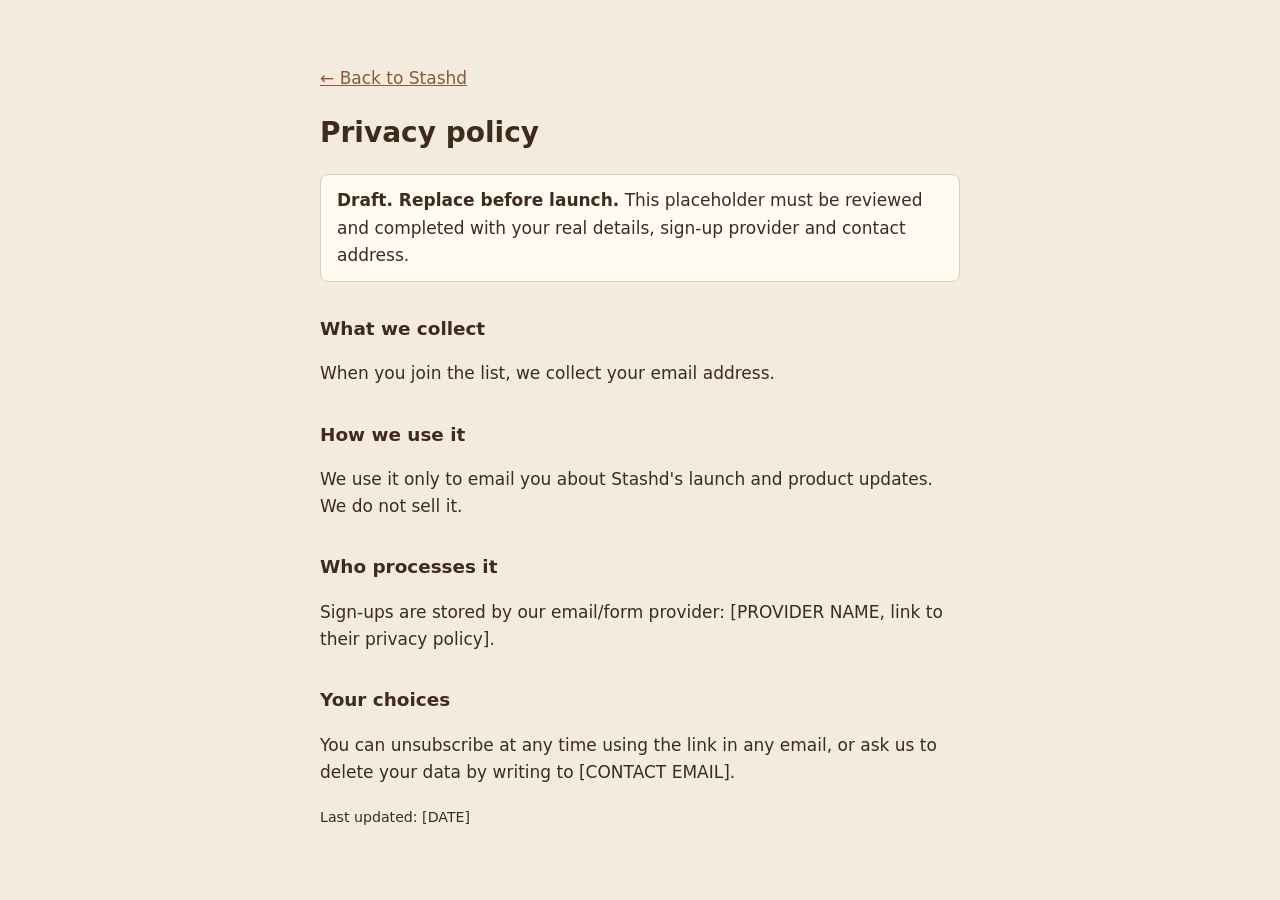
==== privacy.html @ 6ebd4685 "Add one-page Stashd landing site with email sign-up Co-Authored-By: Claude Opus 5.5 <noreply@anthrop" ====
<!doctype html>
<html lang="en">
<head>
<meta charset="utf-8">
<meta name="viewport" content="width=device-width, initial-scale=1">
<title>Privacy policy — Stashd</title>
<meta name="robots" content="noindex">
<style>
body{background:#F3EBDD;color:#3F2A1E;font:400 1.0625rem/1.6 system-ui,-apple-system,"Segoe UI",Roboto,Helvetica,Arial,sans-serif;margin:0}
main{max-width:40rem;margin:0 auto;padding:3rem 1.25rem}
h1{font-size:1.75rem}h2{font-size:1.15rem;margin-top:2rem}
a{color:#8A5A3C}.draft{background:#fffaf2;border:1px solid #dccfb9;border-radius:.5rem;padding:.75rem 1rem}
</style>
</head>
<body>
<main>
<p><a href="./">← Back to Stashd</a></p>
<h1>Privacy policy</h1>
<p class="draft"><strong>Draft. Replace before launch.</strong> This placeholder must be reviewed and completed with your real details, sign-up provider and contact address.</p>
<h2>What we collect</h2>
<p>When you join the list, we collect your email address.</p>
<h2>How we use it</h2>
<p>We use it only to email you about Stashd's launch and product updates. We do not sell it.</p>
<h2>Who processes it</h2>
<p>Sign-ups are stored by our email/form provider: [PROVIDER NAME, link to their privacy policy].</p>
<h2>Your choices</h2>
<p>You can unsubscribe at any time using the link in any email, or ask us to delete your data by writing to [CONTACT EMAIL].</p>
<p><small>Last updated: [DATE]</small></p>
</main>
</body>
</html>
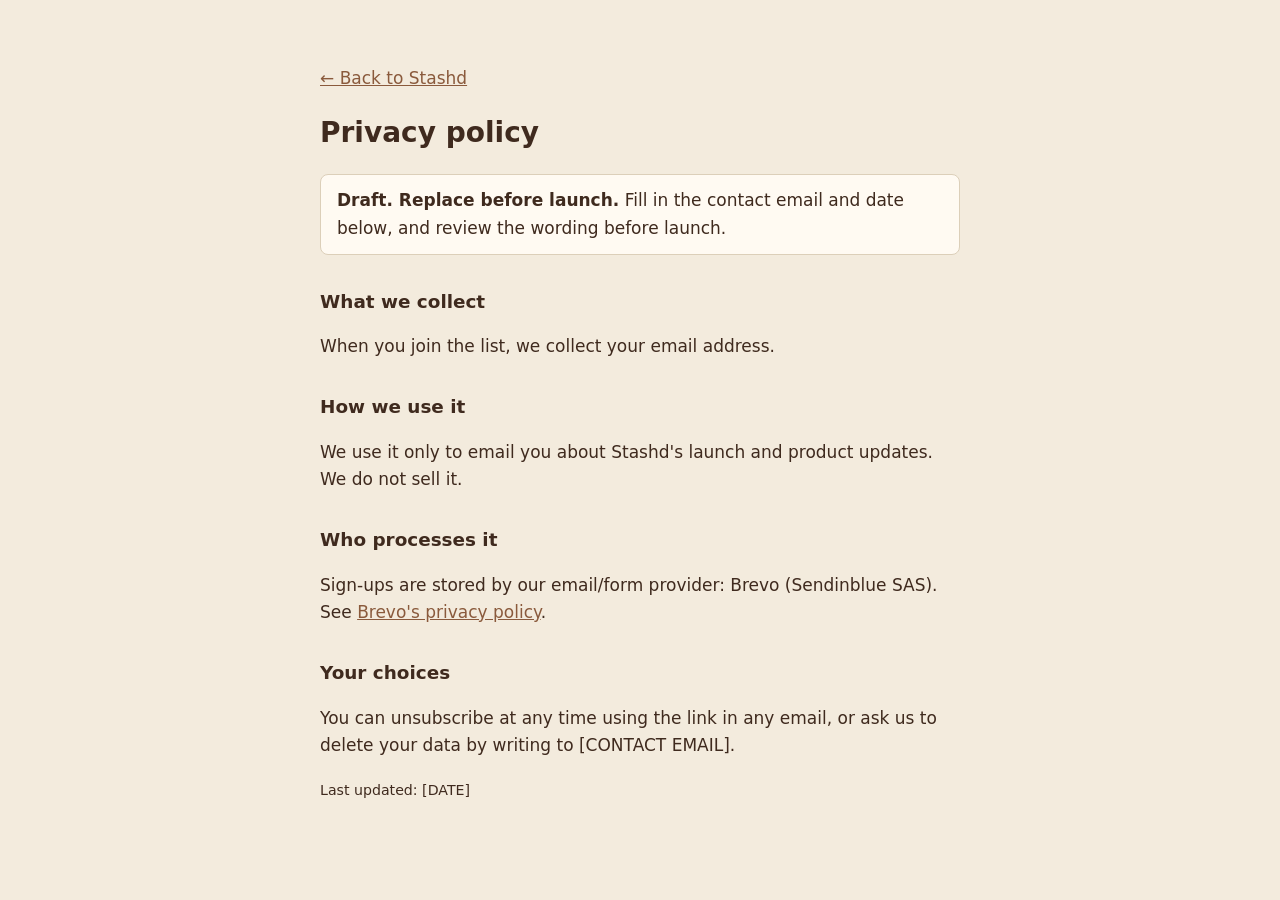
==== commit 8d6fabd5: "Connect sign-up form to Brevo and name Brevo in privacy policy Co-Authored-By: Claude Opus 5.5 <nore" ====
--- a/privacy.html
+++ b/privacy.html
@@ -16,13 +16,13 @@
 <main>
 <p><a href="./">← Back to Stashd</a></p>
 <h1>Privacy policy</h1>
-<p class="draft"><strong>Draft. Replace before launch.</strong> This placeholder must be reviewed and completed with your real details, sign-up provider and contact address.</p>
+<p class="draft"><strong>Draft. Replace before launch.</strong> Fill in the contact email and date below, and review the wording before launch.</p>
 <h2>What we collect</h2>
 <p>When you join the list, we collect your email address.</p>
 <h2>How we use it</h2>
 <p>We use it only to email you about Stashd's launch and product updates. We do not sell it.</p>
 <h2>Who processes it</h2>
-<p>Sign-ups are stored by our email/form provider: [PROVIDER NAME, link to their privacy policy].</p>
+<p>Sign-ups are stored by our email/form provider: Brevo (Sendinblue SAS). See <a href="https://www.brevo.com/legal/privacypolicy/">Brevo's privacy policy</a>.</p>
 <h2>Your choices</h2>
 <p>You can unsubscribe at any time using the link in any email, or ask us to delete your data by writing to [CONTACT EMAIL].</p>
 <p><small>Last updated: [DATE]</small></p>
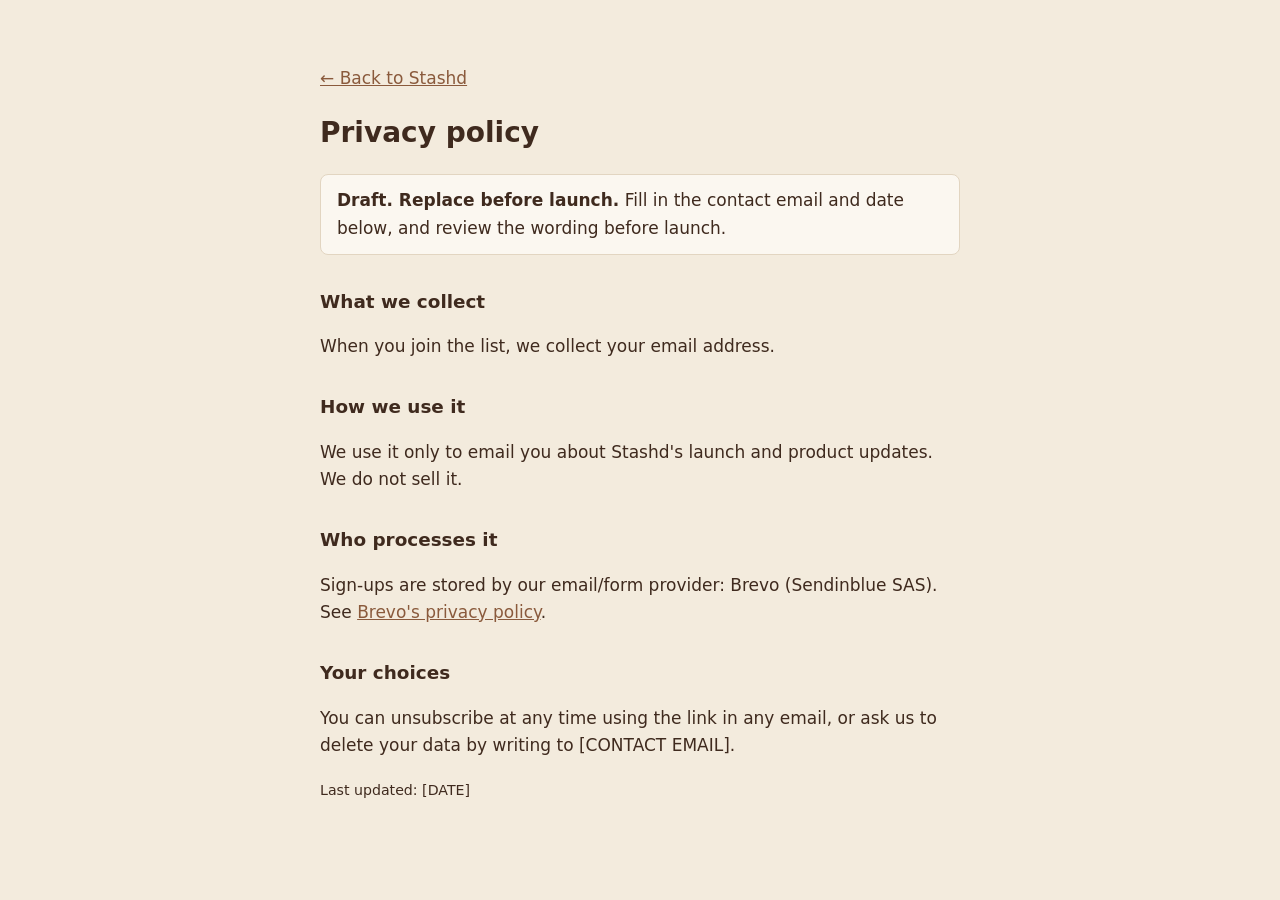
==== commit f577aa32: "Expand landing page to cover the MVP: how it works, features, app preview, dark mode Co-Authored-By:" ====
--- a/privacy.html
+++ b/privacy.html
@@ -9,7 +9,8 @@
 body{background:#F3EBDD;color:#3F2A1E;font:400 1.0625rem/1.6 system-ui,-apple-system,"Segoe UI",Roboto,Helvetica,Arial,sans-serif;margin:0}
 main{max-width:40rem;margin:0 auto;padding:3rem 1.25rem}
 h1{font-size:1.75rem}h2{font-size:1.15rem;margin-top:2rem}
-a{color:#8A5A3C}.draft{background:#fffaf2;border:1px solid #dccfb9;border-radius:.5rem;padding:.75rem 1rem}
+a{color:#8A5A3C}
+@media (prefers-color-scheme:dark){body{background:#1C1612;color:#F3EBDD}a{color:#D6A97E}.draft{background:#271F19!important;border-color:#3a2e25!important}}.draft{background:#FBF7F0;border:1px solid #E2D5C1;border-radius:.5rem;padding:.75rem 1rem}
 </style>
 </head>
 <body>
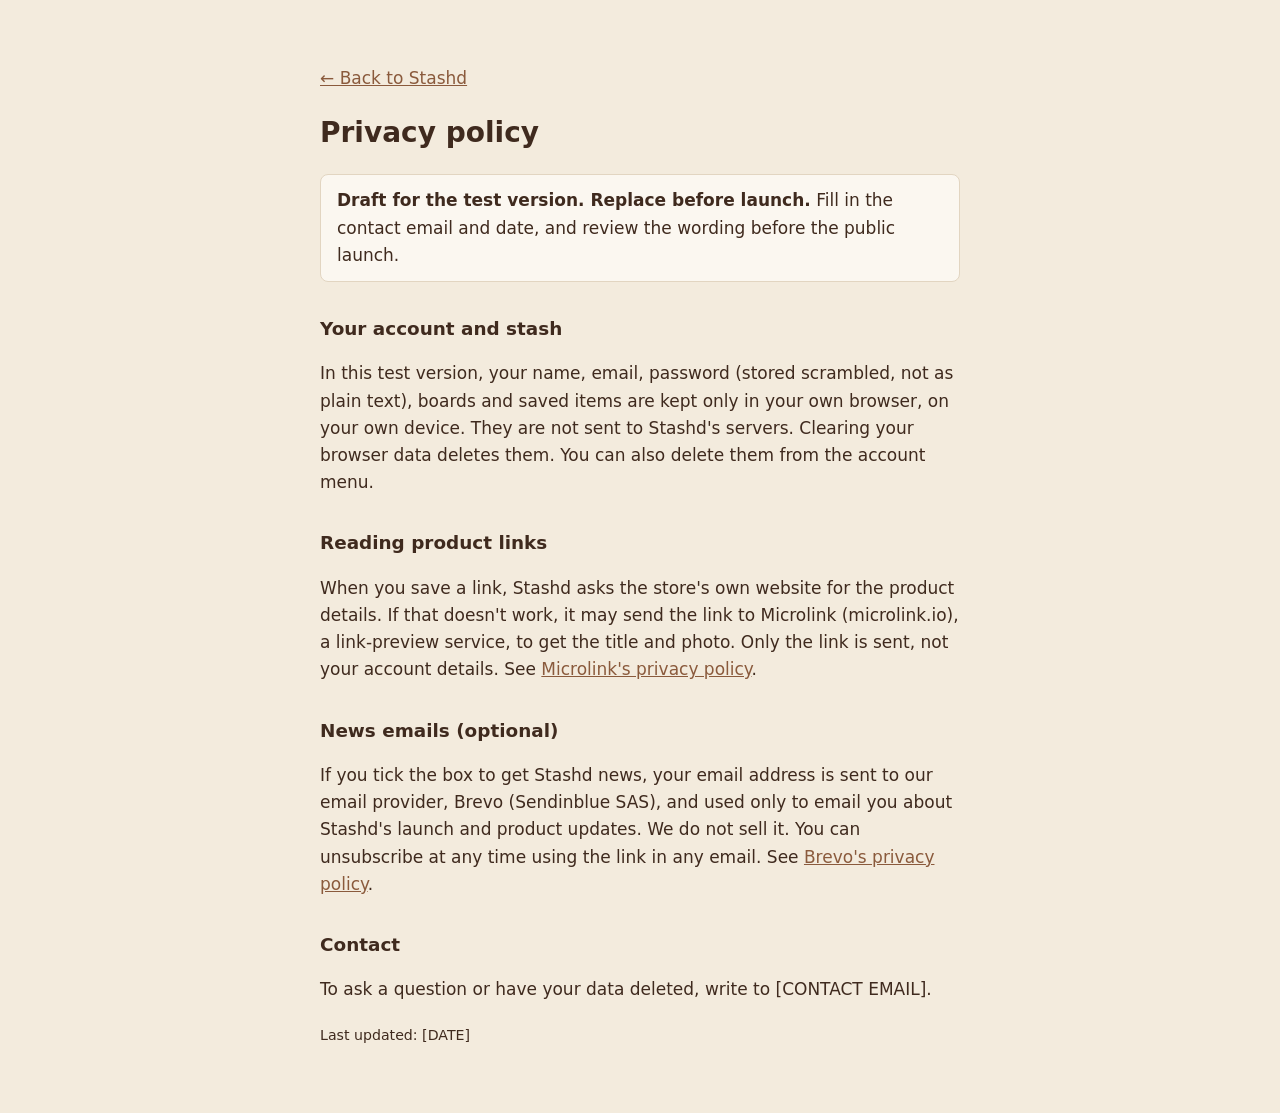
==== commit b55e69f9: "Turn the site into a testable Stashd web app with sign up/in and Share to Stashd; add project brief " ====
--- a/privacy.html
+++ b/privacy.html
@@ -3,29 +3,29 @@
 <head>
 <meta charset="utf-8">
 <meta name="viewport" content="width=device-width, initial-scale=1">
-<title>Privacy policy — Stashd</title>
+<title>Privacy policy · Stashd</title>
 <meta name="robots" content="noindex">
 <style>
 body{background:#F3EBDD;color:#3F2A1E;font:400 1.0625rem/1.6 system-ui,-apple-system,"Segoe UI",Roboto,Helvetica,Arial,sans-serif;margin:0}
 main{max-width:40rem;margin:0 auto;padding:3rem 1.25rem}
 h1{font-size:1.75rem}h2{font-size:1.15rem;margin-top:2rem}
-a{color:#8A5A3C}
-@media (prefers-color-scheme:dark){body{background:#1C1612;color:#F3EBDD}a{color:#D6A97E}.draft{background:#271F19!important;border-color:#3a2e25!important}}.draft{background:#FBF7F0;border:1px solid #E2D5C1;border-radius:.5rem;padding:.75rem 1rem}
+a{color:#8A5A3C}.draft{background:#FBF7F0;border:1px solid #E2D5C1;border-radius:.5rem;padding:.75rem 1rem}
+@media (prefers-color-scheme:dark){body{background:#1C1612;color:#F3EBDD}a{color:#D6A97E}.draft{background:#271F19;border-color:#3a2e25}}
 </style>
 </head>
 <body>
 <main>
 <p><a href="./">← Back to Stashd</a></p>
 <h1>Privacy policy</h1>
-<p class="draft"><strong>Draft. Replace before launch.</strong> Fill in the contact email and date below, and review the wording before launch.</p>
-<h2>What we collect</h2>
-<p>When you join the list, we collect your email address.</p>
-<h2>How we use it</h2>
-<p>We use it only to email you about Stashd's launch and product updates. We do not sell it.</p>
-<h2>Who processes it</h2>
-<p>Sign-ups are stored by our email/form provider: Brevo (Sendinblue SAS). See <a href="https://www.brevo.com/legal/privacypolicy/">Brevo's privacy policy</a>.</p>
-<h2>Your choices</h2>
-<p>You can unsubscribe at any time using the link in any email, or ask us to delete your data by writing to [CONTACT EMAIL].</p>
+<p class="draft"><strong>Draft for the test version. Replace before launch.</strong> Fill in the contact email and date, and review the wording before the public launch.</p>
+<h2>Your account and stash</h2>
+<p>In this test version, your name, email, password (stored scrambled, not as plain text), boards and saved items are kept only in your own browser, on your own device. They are not sent to Stashd's servers. Clearing your browser data deletes them. You can also delete them from the account menu.</p>
+<h2>Reading product links</h2>
+<p>When you save a link, Stashd asks the store's own website for the product details. If that doesn't work, it may send the link to Microlink (microlink.io), a link-preview service, to get the title and photo. Only the link is sent, not your account details. See <a href="https://microlink.io/privacy">Microlink's privacy policy</a>.</p>
+<h2>News emails (optional)</h2>
+<p>If you tick the box to get Stashd news, your email address is sent to our email provider, Brevo (Sendinblue SAS), and used only to email you about Stashd's launch and product updates. We do not sell it. You can unsubscribe at any time using the link in any email. See <a href="https://www.brevo.com/legal/privacypolicy/">Brevo's privacy policy</a>.</p>
+<h2>Contact</h2>
+<p>To ask a question or have your data deleted, write to [CONTACT EMAIL].</p>
 <p><small>Last updated: [DATE]</small></p>
 </main>
 </body>
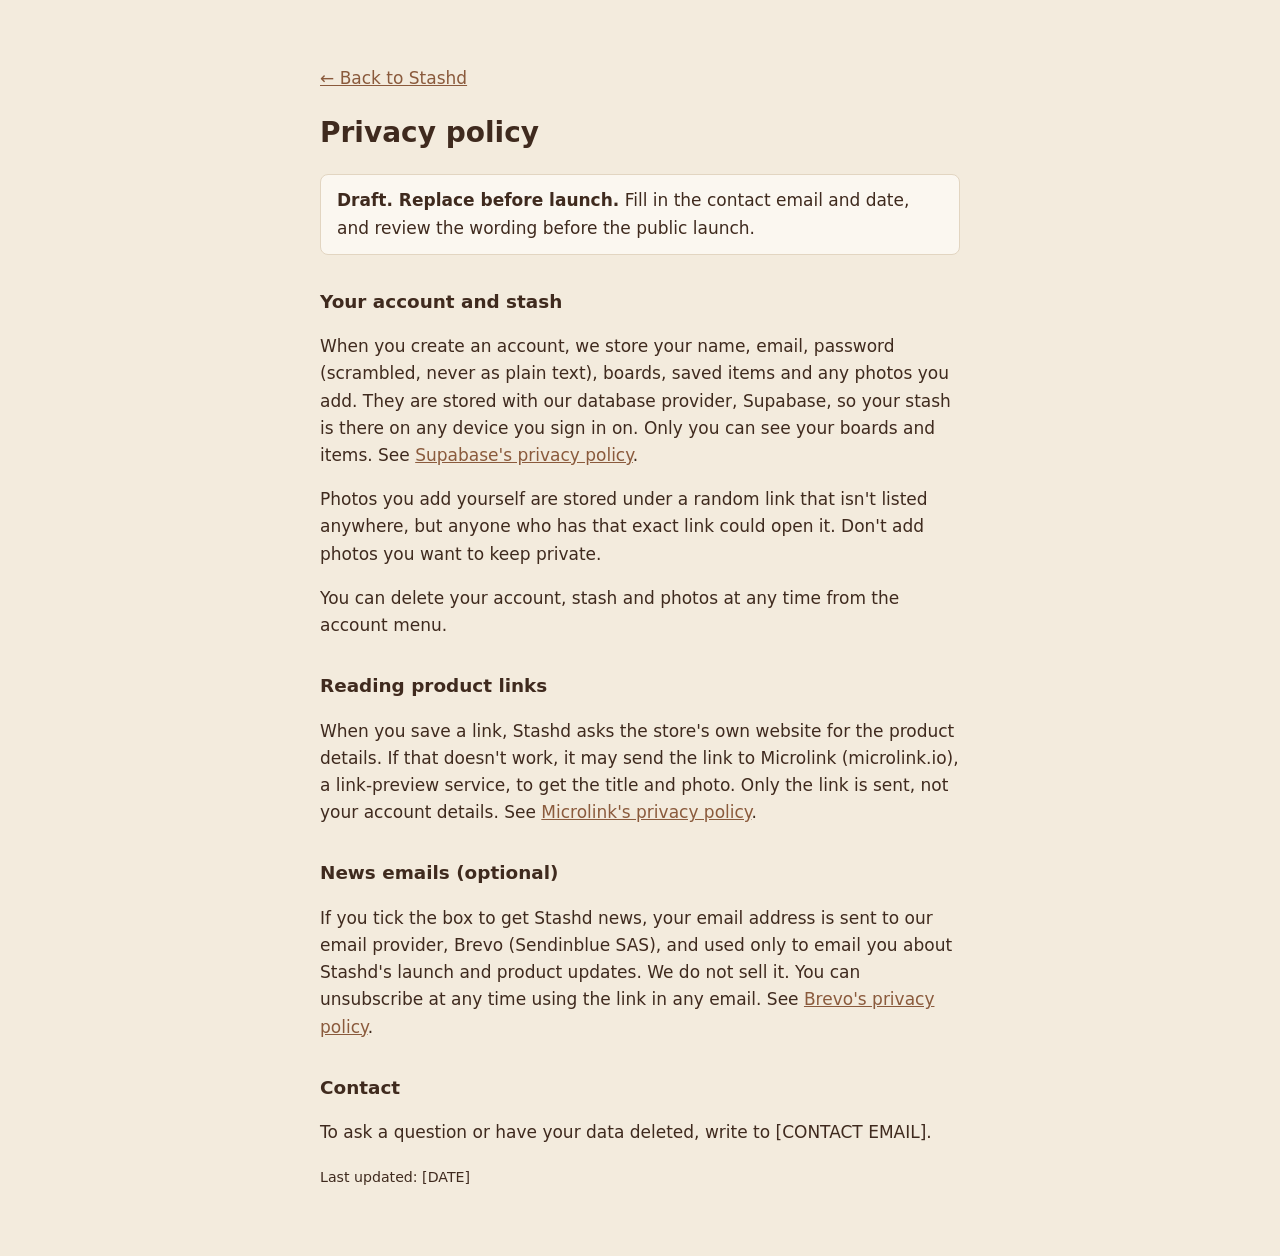
==== commit 72a9f244: "Connect the web app to Supabase: accounts, synced boards and items, photo storage Adds config.js and" ====
--- a/privacy.html
+++ b/privacy.html
@@ -17,9 +17,11 @@
 <main>
 <p><a href="./">← Back to Stashd</a></p>
 <h1>Privacy policy</h1>
-<p class="draft"><strong>Draft for the test version. Replace before launch.</strong> Fill in the contact email and date, and review the wording before the public launch.</p>
+<p class="draft"><strong>Draft. Replace before launch.</strong> Fill in the contact email and date, and review the wording before the public launch.</p>
 <h2>Your account and stash</h2>
-<p>In this test version, your name, email, password (stored scrambled, not as plain text), boards and saved items are kept only in your own browser, on your own device. They are not sent to Stashd's servers. Clearing your browser data deletes them. You can also delete them from the account menu.</p>
+<p>When you create an account, we store your name, email, password (scrambled, never as plain text), boards, saved items and any photos you add. They are stored with our database provider, Supabase, so your stash is there on any device you sign in on. Only you can see your boards and items. See <a href="https://supabase.com/privacy">Supabase's privacy policy</a>.</p>
+<p>Photos you add yourself are stored under a random link that isn't listed anywhere, but anyone who has that exact link could open it. Don't add photos you want to keep private.</p>
+<p>You can delete your account, stash and photos at any time from the account menu.</p>
 <h2>Reading product links</h2>
 <p>When you save a link, Stashd asks the store's own website for the product details. If that doesn't work, it may send the link to Microlink (microlink.io), a link-preview service, to get the title and photo. Only the link is sent, not your account details. See <a href="https://microlink.io/privacy">Microlink's privacy policy</a>.</p>
 <h2>News emails (optional)</h2>
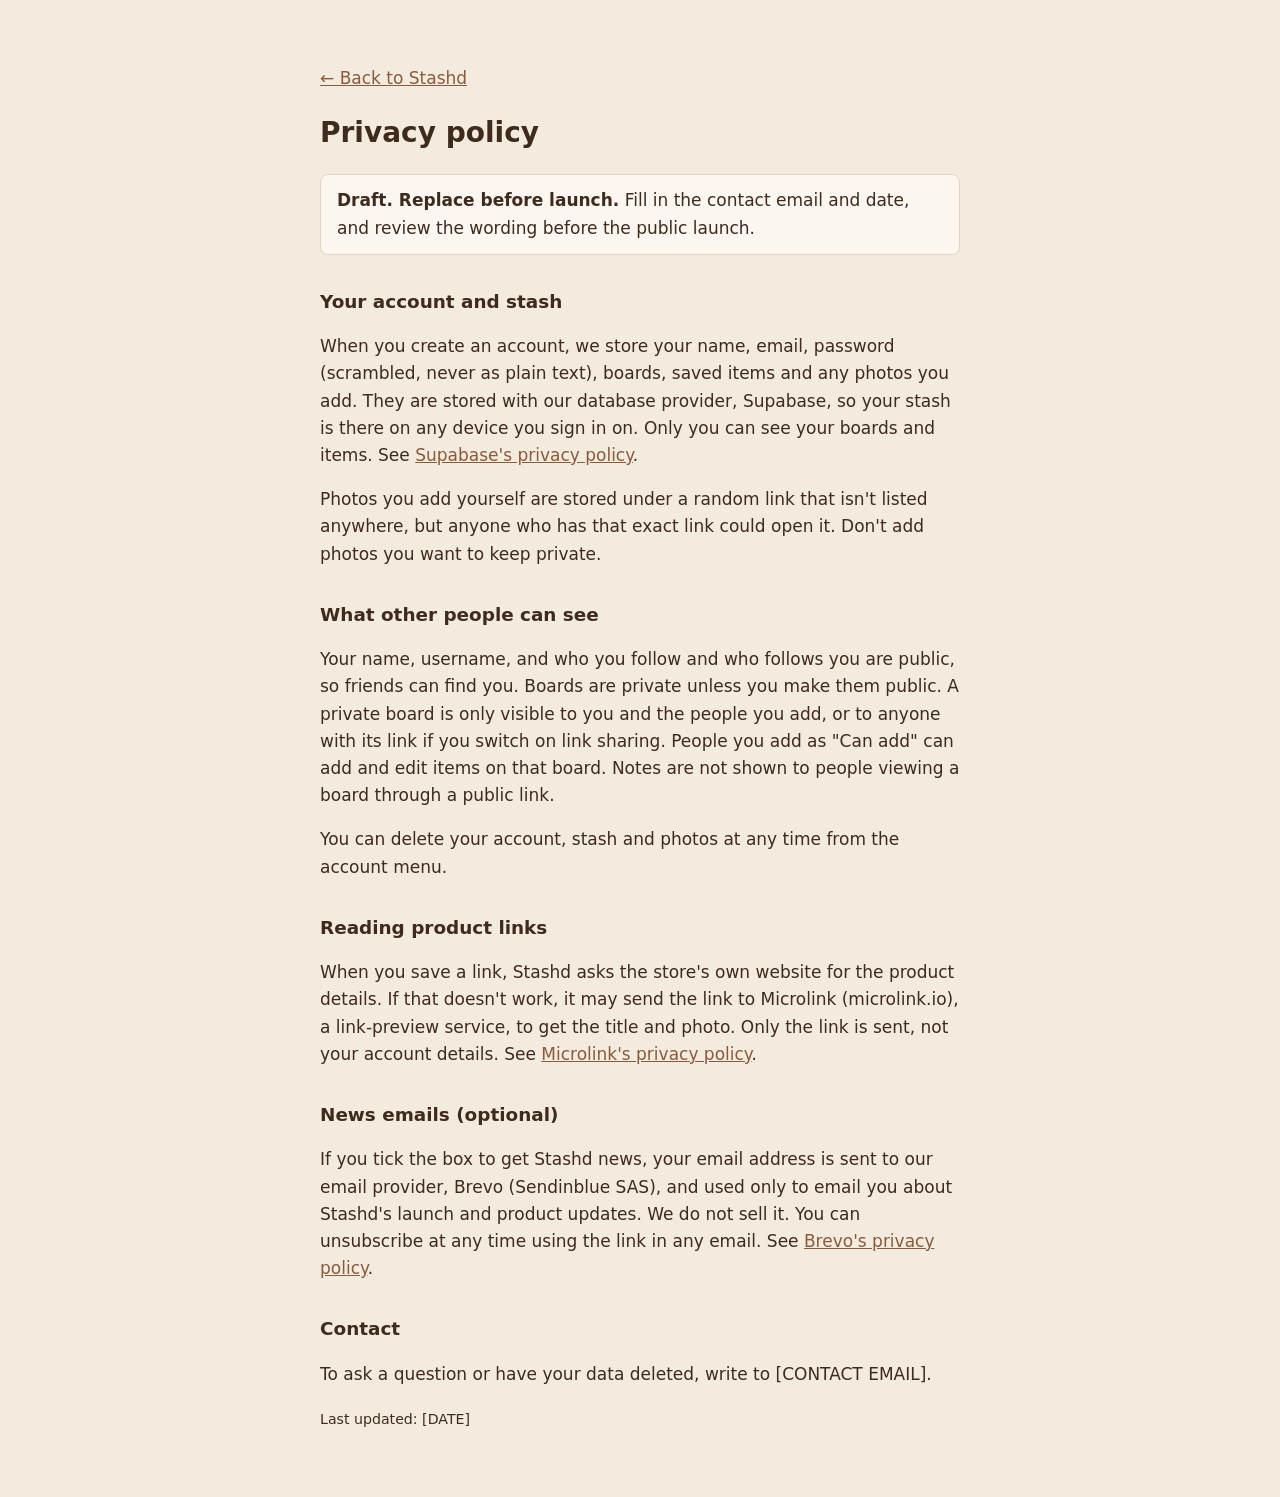
==== commit 5c7fbd0f: "Add usernames, profiles, followers and shared boards - Username at sign-up (live availability check)" ====
--- a/privacy.html
+++ b/privacy.html
@@ -21,6 +21,8 @@
 <h2>Your account and stash</h2>
 <p>When you create an account, we store your name, email, password (scrambled, never as plain text), boards, saved items and any photos you add. They are stored with our database provider, Supabase, so your stash is there on any device you sign in on. Only you can see your boards and items. See <a href="https://supabase.com/privacy">Supabase's privacy policy</a>.</p>
 <p>Photos you add yourself are stored under a random link that isn't listed anywhere, but anyone who has that exact link could open it. Don't add photos you want to keep private.</p>
+<h2>What other people can see</h2>
+<p>Your name, username, and who you follow and who follows you are public, so friends can find you. Boards are private unless you make them public. A private board is only visible to you and the people you add, or to anyone with its link if you switch on link sharing. People you add as "Can add" can add and edit items on that board. Notes are not shown to people viewing a board through a public link.</p>
 <p>You can delete your account, stash and photos at any time from the account menu.</p>
 <h2>Reading product links</h2>
 <p>When you save a link, Stashd asks the store's own website for the product details. If that doesn't work, it may send the link to Microlink (microlink.io), a link-preview service, to get the title and photo. Only the link is sent, not your account details. See <a href="https://microlink.io/privacy">Microlink's privacy policy</a>.</p>
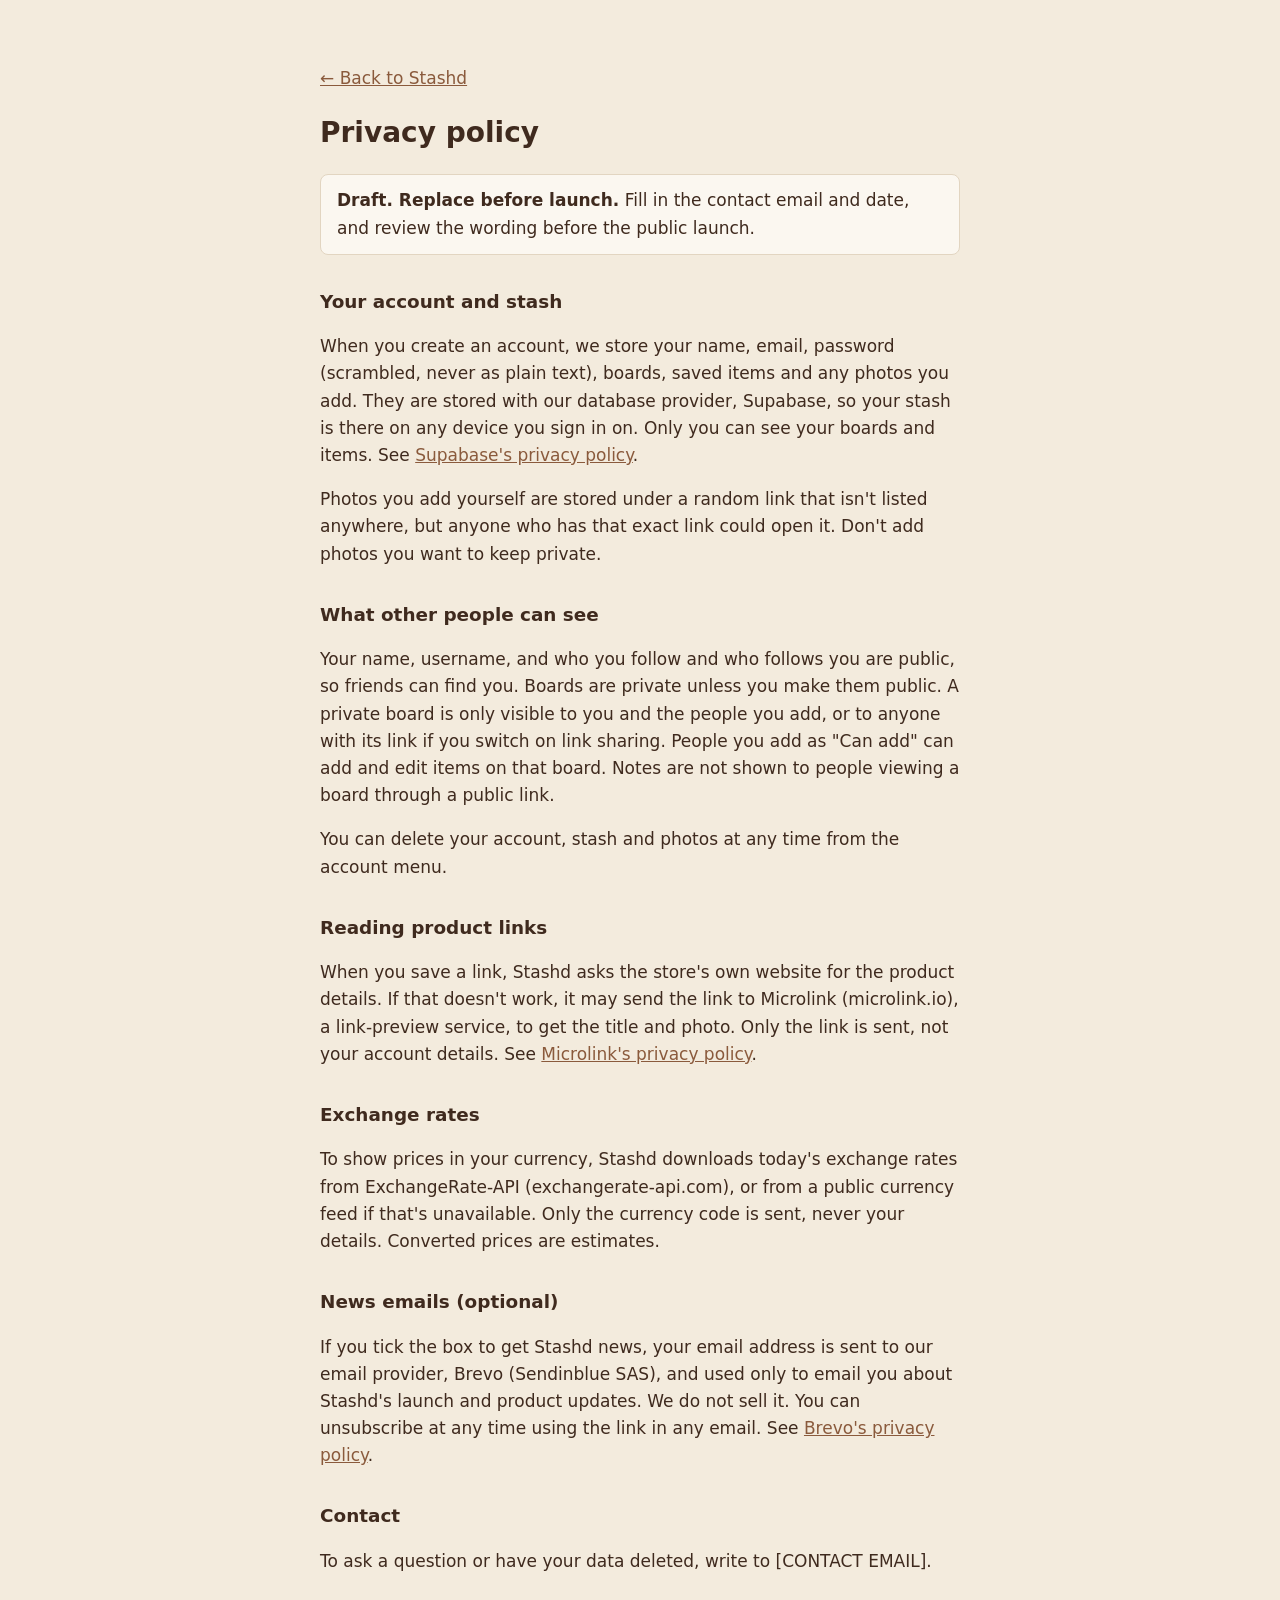
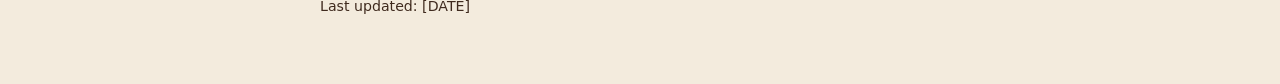
==== commit b7cc1227: "Board budgets, prices in your own currency, copy/move items, better price finding - Board budget in " ====
--- a/privacy.html
+++ b/privacy.html
@@ -26,6 +26,8 @@
 <p>You can delete your account, stash and photos at any time from the account menu.</p>
 <h2>Reading product links</h2>
 <p>When you save a link, Stashd asks the store's own website for the product details. If that doesn't work, it may send the link to Microlink (microlink.io), a link-preview service, to get the title and photo. Only the link is sent, not your account details. See <a href="https://microlink.io/privacy">Microlink's privacy policy</a>.</p>
+<h2>Exchange rates</h2>
+<p>To show prices in your currency, Stashd downloads today's exchange rates from ExchangeRate-API (exchangerate-api.com), or from a public currency feed if that's unavailable. Only the currency code is sent, never your details. Converted prices are estimates.</p>
 <h2>News emails (optional)</h2>
 <p>If you tick the box to get Stashd news, your email address is sent to our email provider, Brevo (Sendinblue SAS), and used only to email you about Stashd's launch and product updates. We do not sell it. You can unsubscribe at any time using the link in any email. See <a href="https://www.brevo.com/legal/privacypolicy/">Brevo's privacy policy</a>.</p>
 <h2>Contact</h2>
